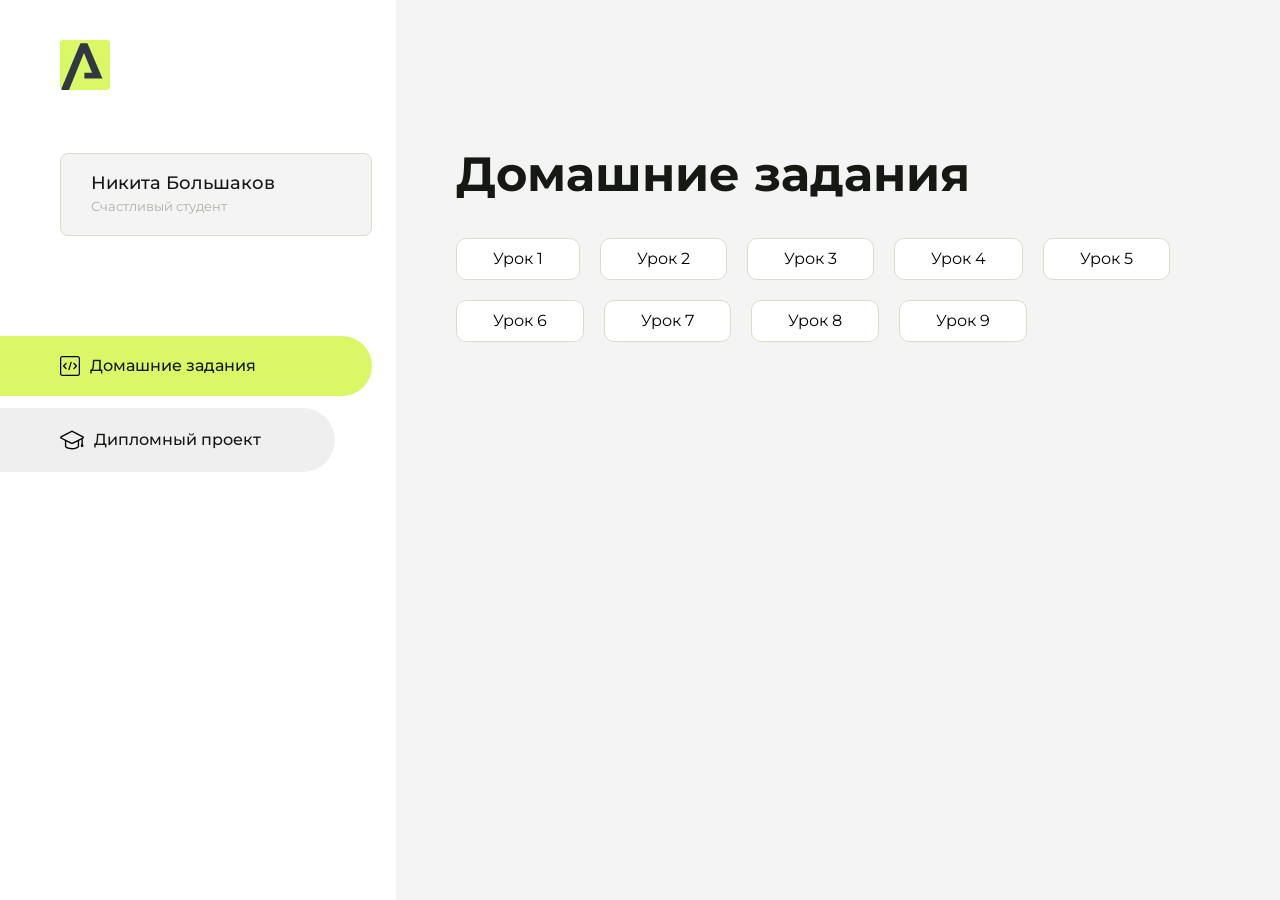
==== index.html @ 081fec76 "add lesson 9" ====
<!DOCTYPE html>
<html lang="en">
<head>
    <meta charset="UTF-8">
    <meta name="viewport" content="width=device-width, initial-scale=1.0">
    <title>Домашняя работа</title>
    <link rel="shortcut icon" href="src/logo.ico" type="image/x-icon">
    <link rel="preconnect" href="https://fonts.googleapis.com">
    <link rel="preconnect" href="https://fonts.gstatic.com" crossorigin>
    <link href="https://fonts.googleapis.com/css2?family=Montserrat:wght@400;500;700&family=Rubik:wght@500&display=swap"
          rel="stylesheet">
    <link rel="stylesheet" href="src/style.css">
</head>
<body id="body">
<div class="overlay" id="overlay"></div>
<div class="layout">
    <div class="burger" id="burger">
        <svg viewBox="0 0 24 24" fill="none" xmlns="http://www.w3.org/2000/svg">
            <g id="SVGRepo_bgCarrier" stroke-width="0"></g>
            <g id="SVGRepo_tracerCarrier" stroke-linecap="round" stroke-linejoin="round"></g>
            <g id="SVGRepo_iconCarrier">
                <path d="M4 18L20 18" stroke="#DAF765" stroke-width="2" stroke-linecap="round"></path>
                <path d="M4 12L20 12" stroke="#DAF765" stroke-width="2" stroke-linecap="round"></path>
                <path d="M4 6L20 6" stroke="#DAF765" stroke-width="2" stroke-linecap="round"></path>
            </g>
        </svg>
    </div>
    <aside class="sidebar" id="sidebar">
        <div class="sidebar__inner">
            <div class="logo">
                <svg width="50" height="50" viewBox="0 0 50 50" fill="none" xmlns="http://www.w3.org/2000/svg">
                    <g clip-path="url(#clip0_513_74730)">
                        <path d="M46.17 -0.257004H3.83C1.57281 -0.257004 -0.257 1.57281 -0.257 3.83V46.17C-0.257 48.4272 1.57281 50.257 3.83 50.257H46.17C48.4272 50.257 50.257 48.4272 50.257 46.17V3.83C50.257 1.57281 48.4272 -0.257004 46.17 -0.257004Z"
                              fill="#DAF765"/>
                        <path d="M24.375 38.4H42.461L27.441 3.1585H20.4355C20.4355 3.1585 6.7895 35.881 1.1945 49.294C2.015 50.0275 3.0945 50.257 3.6945 50.257H8.8445L23.954 13.07L32.0465 32.8285H24.375V38.4Z"
                              fill="#323843"/>
                    </g>
                    <defs>
                        <clipPath id="clip0_513_74730">
                            <rect width="50" height="50" fill="white"/>
                        </clipPath>
                    </defs>
                </svg>
            </div>
            <div class="sidebar__user">
                <div class="sidebar__name">Никита Большаков</div>
                <div class="sidebar__text">Счастливый студент</div>
            </div>
            <div class="sidebar__tabs">
                <div class="sidebar__item">
                    <button class="sidebar__button active" id="tasks">
                        <svg xmlns="http://www.w3.org/2000/svg" width="20" height="20" viewBox="0 0 20 20" fill="none">
                            <g clip-path="url(#clip0_704_74543)">
                                <path d="M17.7083 20H2.29167C1.0275 20 0 18.9725 0 17.7083V2.29167C0 1.0275 1.0275 0 2.29167 0H17.7083C18.9725 0 20 1.0275 20 2.29167V17.7083C20 18.9725 18.9725 20 17.7083 20ZM2.29167 1.25C1.7175 1.25 1.25 1.7175 1.25 2.29167V17.7083C1.25 18.2825 1.7175 18.75 2.29167 18.75H17.7083C18.2825 18.75 18.75 18.2825 18.75 17.7083V2.29167C18.75 1.7175 18.2825 1.25 17.7083 1.25H2.29167Z"
                                      fill="black"/>
                                <path d="M6.04167 13.125C5.88167 13.125 5.72167 13.0642 5.6 12.9417L3.1 10.4417C2.85583 10.1975 2.85583 9.80167 3.1 9.5575L5.6 7.0575C5.84417 6.81333 6.24 6.81333 6.48417 7.0575C6.72833 7.30167 6.72833 7.6975 6.48417 7.94167L4.42583 10L6.48417 12.0583C6.72833 12.3025 6.72833 12.6983 6.48417 12.9425C6.36167 13.0642 6.20167 13.125 6.04167 13.125Z"
                                      fill="black"/>
                                <path d="M8.95833 14.1667C8.9 14.1667 8.84 14.1583 8.78167 14.1417C8.45083 14.0442 8.26083 13.6967 8.35833 13.3658L10.4417 6.28251C10.5392 5.95084 10.8892 5.76417 11.2175 5.85917C11.5483 5.95667 11.7383 6.30417 11.6408 6.63501L9.5575 13.7183C9.47833 13.9908 9.22833 14.1667 8.95833 14.1667Z"
                                      fill="black"/>
                                <path d="M13.9583 13.125C13.7983 13.125 13.6383 13.0642 13.5167 12.9417C13.2725 12.6975 13.2725 12.3017 13.5167 12.0575L15.575 9.99916L13.5167 7.94083C13.2725 7.69666 13.2725 7.30083 13.5167 7.05666C13.7608 6.81249 14.1567 6.81249 14.4008 7.05666L16.9008 9.55666C17.145 9.80083 17.145 10.1967 16.9008 10.4408L14.4008 12.9408C14.2783 13.0642 14.1183 13.125 13.9583 13.125Z"
                                      fill="black"/>
                            </g>
                            <defs>
                                <clipPath id="clip0_704_74543">
                                    <rect width="20" height="20" fill="white"/>
                                </clipPath>
                            </defs>
                        </svg>
                        <span>Домашние задания</span></button>
                </div>
                <div class="sidebar__item">
                    <button class="sidebar__button" id="diplom">
                        <svg xmlns="http://www.w3.org/2000/svg" width="24" height="24" viewBox="0 0 24 24" fill="none">
                            <g clip-path="url(#clip0_704_74553)">
                                <path d="M23.2628 10.5971C23.7176 10.365 24 9.90375 24 9.39337C24 8.883 23.7176 8.42175 23.2628 8.18962L12.6135 2.75362C12.2291 2.55824 11.7705 2.55787 11.3854 2.75399L0.736875 8.19C0.282375 8.42175 0 8.883 0 9.39337C0 9.90375 0.282375 10.365 0.736875 10.5971L4.89038 12.7177V18.2074C4.89038 19.8154 8.412 21.393 12 21.393C15.5884 21.393 19.1096 19.815 19.1096 18.2074V12.7174L21.4609 11.517V15.8017L20.901 17.2305C20.7409 17.6389 20.7934 18.0994 21.0405 18.4616C21.2876 18.8246 21.6979 19.041 22.1366 19.041C22.5754 19.041 22.9852 18.8246 23.2324 18.462C23.4795 18.099 23.532 17.6385 23.3719 17.2301L22.8124 15.8021V10.827L23.2628 10.5971ZM17.7623 18.1721C17.6198 18.6375 15.3491 20.0419 12 20.0419C8.65088 20.0419 6.38025 18.6375 6.2415 18.2074V12.3037L6.23887 12.3019C6.23812 12.057 6.1065 11.8207 5.87325 11.7019L1.3515 9.39337L12 3.95737L22.6489 9.39337L12 14.8294L5.87325 11.7019C5.54063 11.5331 4.6695 11.6674 4.5 12C4.33012 12.3322 4.55813 12.5479 4.89038 12.7177L11.3857 16.0331C11.5781 16.1314 11.7889 16.1805 12 16.1805C12.2107 16.1805 12.4222 16.1314 12.6146 16.0331L17.7593 13.407L17.7623 18.1721Z"
                                      fill="black"/>
                            </g>
                            <defs>
                                <clipPath id="clip0_704_74553">
                                    <rect width="24" height="24" fill="white"/>
                                </clipPath>
                            </defs>
                        </svg>
                        <span>Дипломный проект</span></button>
                </div>
            </div>
        </div>

    </aside>
    <div class="content">
        <div class="container">
            <div class="content__block" id="tasksBlock">
                <div class="content__title">Домашние задания</div>
                <ul class="content__list">
                    <li class="content__list-item">
                        <a href="lesson1/index.html">Урок 1</a>
                    </li>
                    <li class="content__list-item">
                        <a href="lesson2/index.html">Урок 2</a>
                    </li>
                    <li class="content__list-item">
                        <a href="lesson3/index.html">Урок 3</a>
                    </li>
                    <li class="content__list-item">
                        <a href="lesson4/index.html">Урок 4</a>
                    </li>
                    <li class="content__list-item">
                        <a href="lesson5-article/article.html">Урок 5</a>
                    </li>
                    <li class="content__list-item">
                        <a href="lesson6/index.html">Урок 6</a>
                    </li>
                    <li class="content__list-item">
                        <a href="lesson5-article/article.html">Урок 7</a>
                    </li>
                    <li class="content__list-item">
                        <a href="lesson4/index.html">Урок 8</a>
                    </li>
                    <li class="content__list-item">
                        <a href="fix-studio/index.html">Урок 9</a>
                    </li>
                </ul>
            </div>
            <div class="content__block hidden" id="diplomBlock">
                <div class="content__title">Дипломный проект</div>
                <div class="content__list-diplom">
                    <a href="ПАПКА-С-НОМЕРОМ-УРОКА">Ссылка на ДЗ</a>
                </div>
                <div class="content__decor">
                    <div class="content__decor-text">Давай проверим, чему ты научился!</div>
                    <div class="content__decor-img">
                        <img src="src/decor.png" alt="decor">
                    </div>
                </div>
            </div>
        </div>
    </div>
</div>
<script src="src/index.js"></script>
</body>
</html>
---- src/style.css ----
*{padding: 0;margin: 0;border: 0;}
*,*:before,*:after{-webkit-box-sizing: border-box;box-sizing: border-box;}
:focus,:active{outline: none;}
a:focus,a:active{outline: none;}
nav,footer,header,aside{display: block;}
html,body{
    height:100%;width:100%;
    font-size:100%;line-height:1;-ms-text-size-adjust:100%;-moz-text-size-adjust:100%;-webkit-text-size-adjust:100%;}
input,button,textarea{font-family:inherit;}
input::-ms-clear{display: none;}
button{cursor: pointer;}
button::-moz-focus-inner{padding:0;border:0;}
a,a:visited{text-decoration: none;}
a:hover{text-decoration: none;}
ul li{list-style: none;}
img{vertical-align: top;}
h1,h2,h3,h4,h5,h6{font-size:inherit;font-weight: inherit;}
a{color:inherit;}



body {
    font-family: "Montserrat",SansSerif;
    color: black;
}

body.overflow {
    overflow: hidden;
}



.layout {
    display: -webkit-box;
    display: -ms-flexbox;
    display: flex;
    min-height: 100vh;
}

.sidebar {
    padding: 40px 24px 40px 0;
    -ms-flex-negative: 0;
    flex-shrink: 0;
    background-color: white;
}



.content {
    -webkit-box-flex: 1;
    -ms-flex-positive: 1;
    flex-grow: 1;
    background-color: #F4F4F4;
}

.container {
    display: -webkit-box;
    display: -ms-flexbox;
    display: flex;
    -webkit-box-orient: vertical;
    -webkit-box-direction: normal;
    -ms-flex-direction: column;
    flex-direction: column;
    -webkit-box-pack: center;
    -ms-flex-pack: center;
    justify-content: center;
    -webkit-box-align: center;
    -ms-flex-align: center;
    align-items: center;
    padding: 150px 60px 80px 60px;
}


.logo {
    margin-left: 60px;
    margin-bottom: 60px;
}

.sidebar__user {
    background-color: #F4F4F4;
    padding: 20px 30px;
    margin-left: 60px;
    margin-bottom: 100px;
    border-radius: 8px;
    border: 1px solid #DADEC9;
}

.sidebar__name {
    color:#161814;
    font-size: 18px;
    font-weight: 500;
    margin-bottom: 6px;
}

.sidebar__text {
    color: #AFB1A7;
    font-size: 13px;
    font-weight: 400;
    line-height: 130%; /* 16.9px */
}

.sidebar__item {
    width: 372px;
}

.sidebar__button {
    display: -webkit-box;
    display: -ms-flexbox;
    display: flex;
    -webkit-box-align: center;
    -ms-flex-align: center;
    align-items: center;
    gap: 10px;
    padding: 20px 60px;
    margin-bottom: 12px;
    border-radius: 0px 100px 100px 0px;
    -webkit-transition: all .5s;
    -o-transition: all .5s;
    transition: all .5s;
    cursor: pointer;
    width: 90%;
    color:#161814;
    font-size: 16px;
    font-weight: 500;
}

.sidebar__button.active , .sidebar__button:hover {
    width: 100%;
    background-color: #DAF765;
}


.content__title {
    color: #161814;
    font-size: 48px;
    font-weight: 700;
    margin-bottom: 40px;
}

.content__list {
    display: -webkit-box;
    display: -ms-flexbox;
    display: flex;
    -webkit-box-align: center;
    -ms-flex-align: center;
    align-items: center;
    -ms-flex-wrap: wrap;
    flex-wrap: wrap;
    gap: 20px;
}



.content__list-item  {
    cursor: pointer;
    padding: 12px 18px;
    background-color: #fff;
    border-radius: 10px;
    border: 1px solid #DADEC9;
    -webkit-transition: all .3s;
    -o-transition: all .3s;
    transition: all .3s;
}

.content__list-item:hover,.content__list-diplom:hover {
    background-color: #AFB1A7;
}

li a {
    padding: 12px 18px;

}


.content__list-diplom {
    -webkit-transition: all .3s;
    -o-transition: all .3s;
    transition: all .3s;
    display: inline-block;
    padding: 12px 18px;
    background-color: #fff;
    border-radius: 10px;
    border: 1px solid #DADEC9;
}

.content__decor {
    display: -webkit-box;
    display: -ms-flexbox;
    display: flex;
    -webkit-box-align: center;
    -ms-flex-align: center;
    align-items: center;
}

.content__decor-text {
    color:#BEDD44;
    font-size: 36px;
    font-weight: 700;
    line-height: 110%; /* 39.6px */
}

.content__block {
    max-width: 1200px;
}

.content__block.hidden {
    display: none;
}

.content__decor-img img{
    width: 100%;
}

.burger {
    display: none;
    padding: 5px;
    position: fixed;
    top: 3%;
    right: 7%;
    width: 40px;
    height: 40px;
    background-color: #161814;
    border-radius: 50%;
    z-index: 10;
    border: 1px solid #DAF765;
}

@media (max-width: 768px) {
    .burger {
        display: block;
    }

    .sidebar {
        -webkit-transition: all .3s;
        -o-transition: all .3s;
        transition: all .3s;
        -webkit-transform: translateX(-100%);
        -ms-transform: translateX(-100%);
        transform: translateX(-100%);
        position: fixed;
        top: 0;
        left: 0;
        bottom: 0;
        z-index: 5;
    }

    .sidebar.show {
        -webkit-transform: translateX(0%);
        -ms-transform: translateX(0%);
        transform: translateX(0%);
    }

    .overlay {
        opacity: 0;
        pointer-events: none;
        -webkit-transition: all .3s;
        -o-transition: all .3s;
        transition: all .3s;
        position: absolute;
        top: 0;
        right: 0;
        left: 0;
        bottom: 0;
        z-index: 3;
        background-color: #000000e0;
    }

    .overlay.show {
        opacity: 1;
        pointer-events: all;
    }

    .container {
        padding: 40px 20px;
        min-height: 100%;
    }

    .content__decor {
        margin-top: 20px;
        -webkit-box-orient: vertical;
        -webkit-box-direction: normal;
        -ms-flex-direction: column;
        flex-direction: column;
    }
}

@media (max-width: 400px) {
    .sidebar__user {
        margin-left: 0;
    }
}
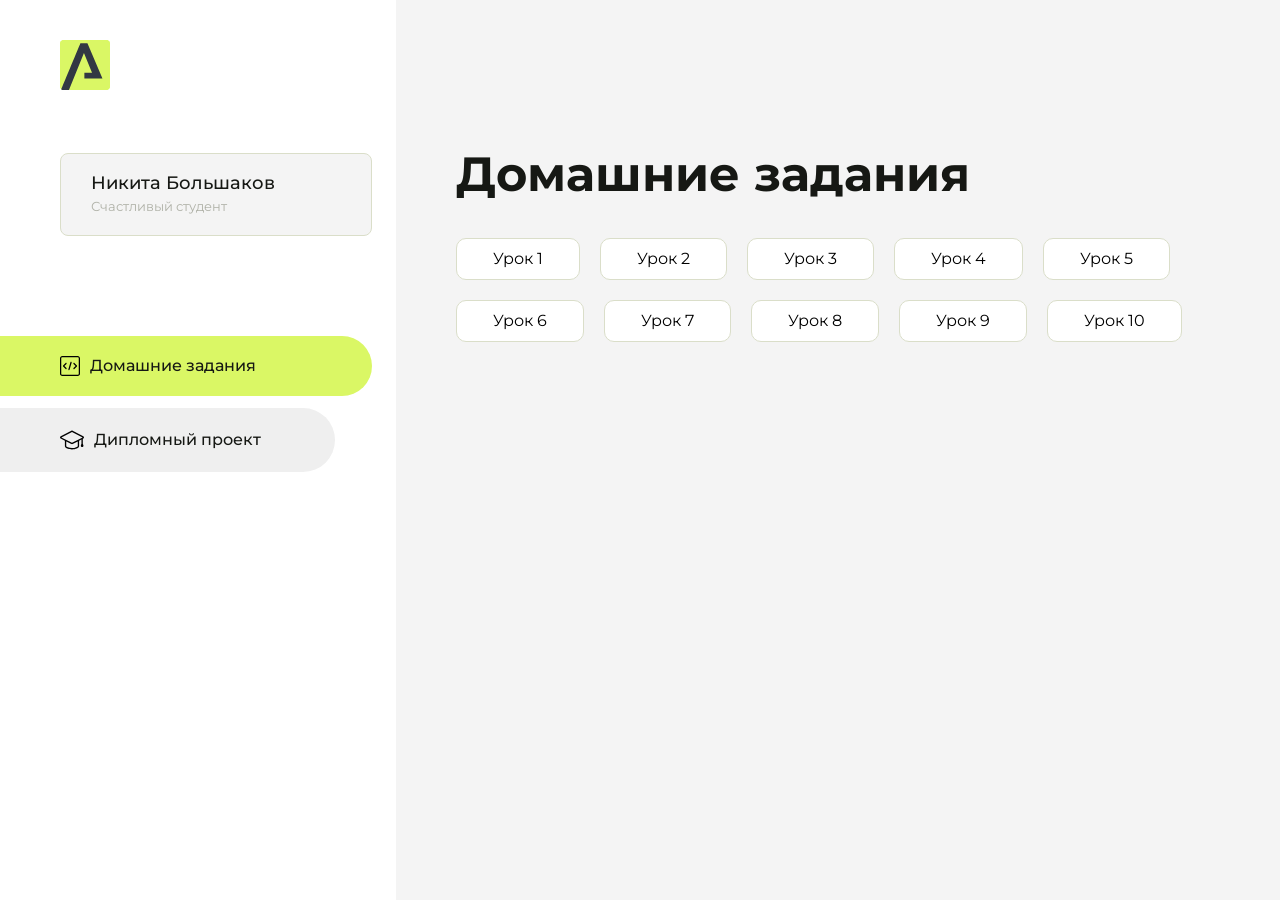
==== commit 6fd2db3e: "feat: last news to fit-studio" ====
--- a/index.html
+++ b/index.html
@@ -119,6 +119,9 @@
                     <li class="content__list-item">
                         <a href="fix-studio/index.html">Урок 9</a>
                     </li>
+                    <li class="content__list-item">
+                        <a href="fix-studio/index.html">Урок 10</a>
+                    </li>
                 </ul>
             </div>
             <div class="content__block hidden" id="diplomBlock">
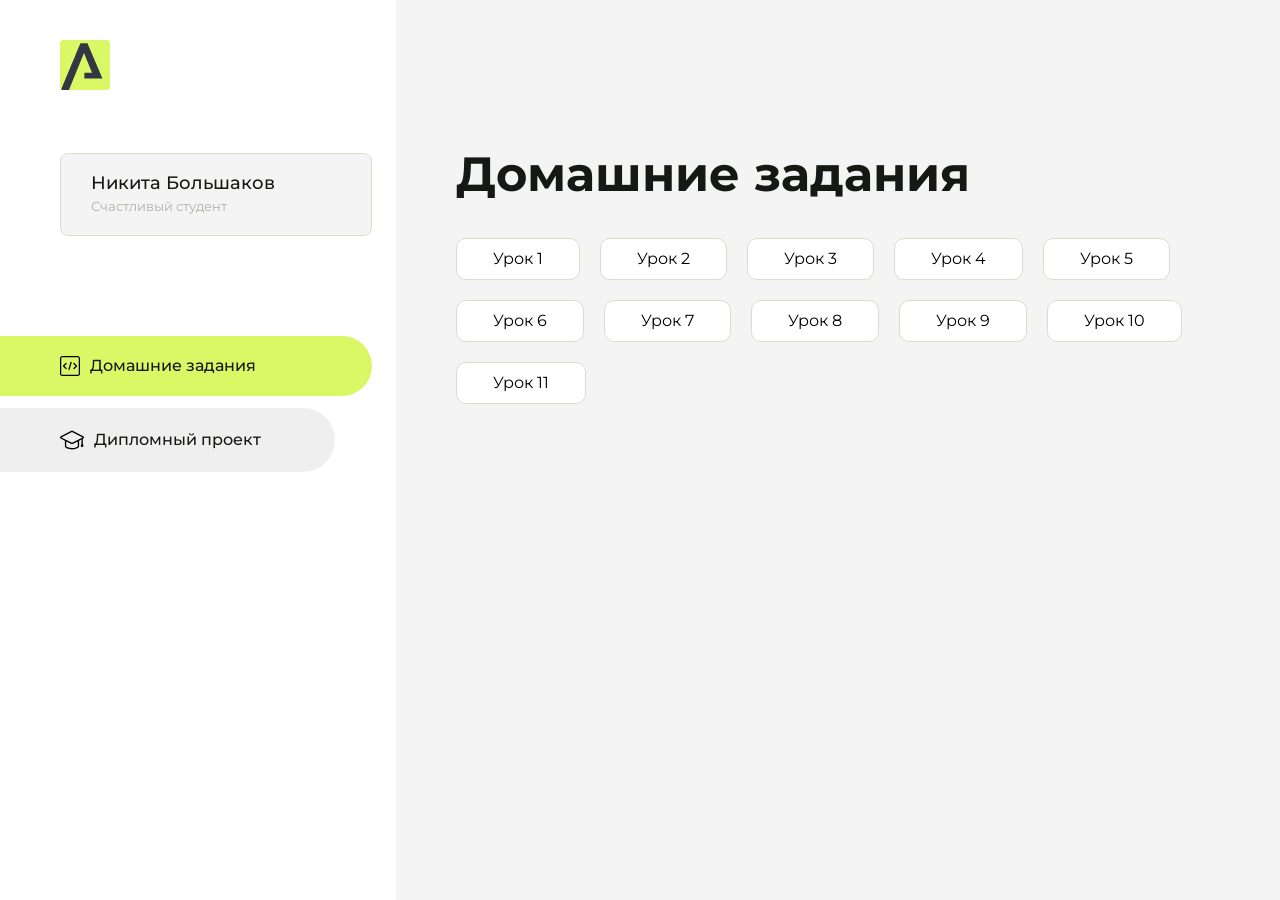
==== commit 039dfee0: "feat: faq to fit-studio" ====
--- a/index.html
+++ b/index.html
@@ -122,6 +122,9 @@
                     <li class="content__list-item">
                         <a href="fix-studio/index.html">Урок 10</a>
                     </li>
+                    <li class="content__list-item">
+                        <a href="fix-studio/index.html">Урок 11</a>
+                    </li>
                 </ul>
             </div>
             <div class="content__block hidden" id="diplomBlock">
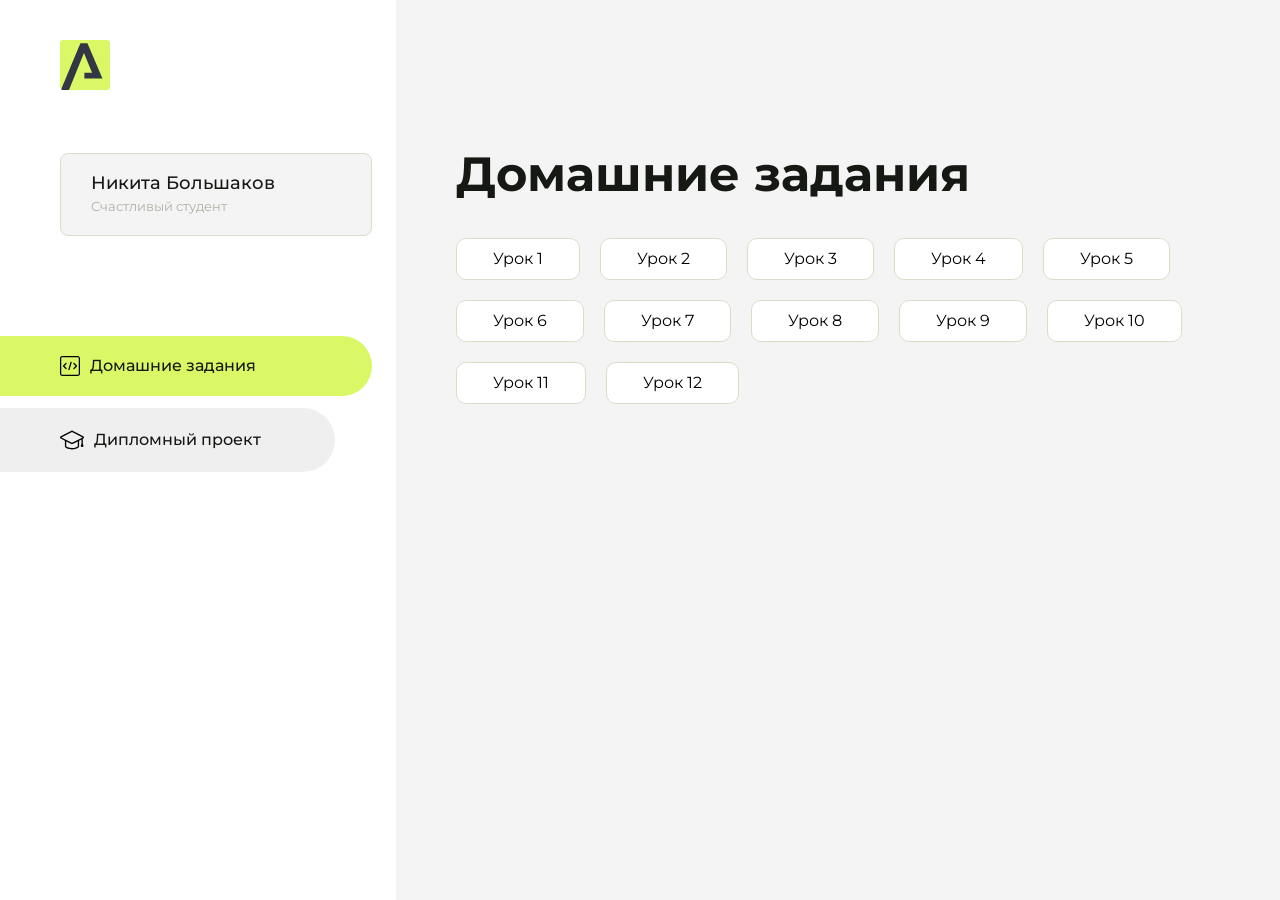
==== commit c562ed31: "feat: adaptive layout" ====
--- a/index.html
+++ b/index.html
@@ -1,147 +1,206 @@
-<!DOCTYPE html>
+<!doctype html>
 <html lang="en">
-<head>
-    <meta charset="UTF-8">
-    <meta name="viewport" content="width=device-width, initial-scale=1.0">
+  <head>
+    <meta charset="UTF-8" />
+    <meta name="viewport" content="width=device-width, initial-scale=1.0" />
     <title>Домашняя работа</title>
-    <link rel="shortcut icon" href="src/logo.ico" type="image/x-icon">
-    <link rel="preconnect" href="https://fonts.googleapis.com">
-    <link rel="preconnect" href="https://fonts.gstatic.com" crossorigin>
-    <link href="https://fonts.googleapis.com/css2?family=Montserrat:wght@400;500;700&family=Rubik:wght@500&display=swap"
-          rel="stylesheet">
-    <link rel="stylesheet" href="src/style.css">
-</head>
-<body id="body">
-<div class="overlay" id="overlay"></div>
-<div class="layout">
-    <div class="burger" id="burger">
+    <link rel="shortcut icon" href="src/logo.ico" type="image/x-icon" />
+    <link rel="preconnect" href="https://fonts.googleapis.com" />
+    <link rel="preconnect" href="https://fonts.gstatic.com" crossorigin />
+    <link
+      href="https://fonts.googleapis.com/css2?family=Montserrat:wght@400;500;700&family=Rubik:wght@500&display=swap"
+      rel="stylesheet"
+    />
+    <link rel="stylesheet" href="src/style.css" />
+  </head>
+  <body id="body">
+    <div class="overlay" id="overlay"></div>
+    <div class="layout">
+      <div class="burger" id="burger">
         <svg viewBox="0 0 24 24" fill="none" xmlns="http://www.w3.org/2000/svg">
-            <g id="SVGRepo_bgCarrier" stroke-width="0"></g>
-            <g id="SVGRepo_tracerCarrier" stroke-linecap="round" stroke-linejoin="round"></g>
-            <g id="SVGRepo_iconCarrier">
-                <path d="M4 18L20 18" stroke="#DAF765" stroke-width="2" stroke-linecap="round"></path>
-                <path d="M4 12L20 12" stroke="#DAF765" stroke-width="2" stroke-linecap="round"></path>
-                <path d="M4 6L20 6" stroke="#DAF765" stroke-width="2" stroke-linecap="round"></path>
-            </g>
+          <g id="SVGRepo_bgCarrier" stroke-width="0"></g>
+          <g
+            id="SVGRepo_tracerCarrier"
+            stroke-linecap="round"
+            stroke-linejoin="round"
+          ></g>
+          <g id="SVGRepo_iconCarrier">
+            <path
+              d="M4 18L20 18"
+              stroke="#DAF765"
+              stroke-width="2"
+              stroke-linecap="round"
+            ></path>
+            <path
+              d="M4 12L20 12"
+              stroke="#DAF765"
+              stroke-width="2"
+              stroke-linecap="round"
+            ></path>
+            <path
+              d="M4 6L20 6"
+              stroke="#DAF765"
+              stroke-width="2"
+              stroke-linecap="round"
+            ></path>
+          </g>
         </svg>
+      </div>
+      <aside class="sidebar" id="sidebar">
+        <div class="sidebar__inner">
+          <div class="logo">
+            <svg
+              width="50"
+              height="50"
+              viewBox="0 0 50 50"
+              fill="none"
+              xmlns="http://www.w3.org/2000/svg"
+            >
+              <g clip-path="url(#clip0_513_74730)">
+                <path
+                  d="M46.17 -0.257004H3.83C1.57281 -0.257004 -0.257 1.57281 -0.257 3.83V46.17C-0.257 48.4272 1.57281 50.257 3.83 50.257H46.17C48.4272 50.257 50.257 48.4272 50.257 46.17V3.83C50.257 1.57281 48.4272 -0.257004 46.17 -0.257004Z"
+                  fill="#DAF765"
+                />
+                <path
+                  d="M24.375 38.4H42.461L27.441 3.1585H20.4355C20.4355 3.1585 6.7895 35.881 1.1945 49.294C2.015 50.0275 3.0945 50.257 3.6945 50.257H8.8445L23.954 13.07L32.0465 32.8285H24.375V38.4Z"
+                  fill="#323843"
+                />
+              </g>
+              <defs>
+                <clipPath id="clip0_513_74730">
+                  <rect width="50" height="50" fill="white" />
+                </clipPath>
+              </defs>
+            </svg>
+          </div>
+          <div class="sidebar__user">
+            <div class="sidebar__name">Никита Большаков</div>
+            <div class="sidebar__text">Счастливый студент</div>
+          </div>
+          <div class="sidebar__tabs">
+            <div class="sidebar__item">
+              <button class="sidebar__button active" id="tasks">
+                <svg
+                  xmlns="http://www.w3.org/2000/svg"
+                  width="20"
+                  height="20"
+                  viewBox="0 0 20 20"
+                  fill="none"
+                >
+                  <g clip-path="url(#clip0_704_74543)">
+                    <path
+                      d="M17.7083 20H2.29167C1.0275 20 0 18.9725 0 17.7083V2.29167C0 1.0275 1.0275 0 2.29167 0H17.7083C18.9725 0 20 1.0275 20 2.29167V17.7083C20 18.9725 18.9725 20 17.7083 20ZM2.29167 1.25C1.7175 1.25 1.25 1.7175 1.25 2.29167V17.7083C1.25 18.2825 1.7175 18.75 2.29167 18.75H17.7083C18.2825 18.75 18.75 18.2825 18.75 17.7083V2.29167C18.75 1.7175 18.2825 1.25 17.7083 1.25H2.29167Z"
+                      fill="black"
+                    />
+                    <path
+                      d="M6.04167 13.125C5.88167 13.125 5.72167 13.0642 5.6 12.9417L3.1 10.4417C2.85583 10.1975 2.85583 9.80167 3.1 9.5575L5.6 7.0575C5.84417 6.81333 6.24 6.81333 6.48417 7.0575C6.72833 7.30167 6.72833 7.6975 6.48417 7.94167L4.42583 10L6.48417 12.0583C6.72833 12.3025 6.72833 12.6983 6.48417 12.9425C6.36167 13.0642 6.20167 13.125 6.04167 13.125Z"
+                      fill="black"
+                    />
+                    <path
+                      d="M8.95833 14.1667C8.9 14.1667 8.84 14.1583 8.78167 14.1417C8.45083 14.0442 8.26083 13.6967 8.35833 13.3658L10.4417 6.28251C10.5392 5.95084 10.8892 5.76417 11.2175 5.85917C11.5483 5.95667 11.7383 6.30417 11.6408 6.63501L9.5575 13.7183C9.47833 13.9908 9.22833 14.1667 8.95833 14.1667Z"
+                      fill="black"
+                    />
+                    <path
+                      d="M13.9583 13.125C13.7983 13.125 13.6383 13.0642 13.5167 12.9417C13.2725 12.6975 13.2725 12.3017 13.5167 12.0575L15.575 9.99916L13.5167 7.94083C13.2725 7.69666 13.2725 7.30083 13.5167 7.05666C13.7608 6.81249 14.1567 6.81249 14.4008 7.05666L16.9008 9.55666C17.145 9.80083 17.145 10.1967 16.9008 10.4408L14.4008 12.9408C14.2783 13.0642 14.1183 13.125 13.9583 13.125Z"
+                      fill="black"
+                    />
+                  </g>
+                  <defs>
+                    <clipPath id="clip0_704_74543">
+                      <rect width="20" height="20" fill="white" />
+                    </clipPath>
+                  </defs>
+                </svg>
+                <span>Домашние задания</span>
+              </button>
+            </div>
+            <div class="sidebar__item">
+              <button class="sidebar__button" id="diplom">
+                <svg
+                  xmlns="http://www.w3.org/2000/svg"
+                  width="24"
+                  height="24"
+                  viewBox="0 0 24 24"
+                  fill="none"
+                >
+                  <g clip-path="url(#clip0_704_74553)">
+                    <path
+                      d="M23.2628 10.5971C23.7176 10.365 24 9.90375 24 9.39337C24 8.883 23.7176 8.42175 23.2628 8.18962L12.6135 2.75362C12.2291 2.55824 11.7705 2.55787 11.3854 2.75399L0.736875 8.19C0.282375 8.42175 0 8.883 0 9.39337C0 9.90375 0.282375 10.365 0.736875 10.5971L4.89038 12.7177V18.2074C4.89038 19.8154 8.412 21.393 12 21.393C15.5884 21.393 19.1096 19.815 19.1096 18.2074V12.7174L21.4609 11.517V15.8017L20.901 17.2305C20.7409 17.6389 20.7934 18.0994 21.0405 18.4616C21.2876 18.8246 21.6979 19.041 22.1366 19.041C22.5754 19.041 22.9852 18.8246 23.2324 18.462C23.4795 18.099 23.532 17.6385 23.3719 17.2301L22.8124 15.8021V10.827L23.2628 10.5971ZM17.7623 18.1721C17.6198 18.6375 15.3491 20.0419 12 20.0419C8.65088 20.0419 6.38025 18.6375 6.2415 18.2074V12.3037L6.23887 12.3019C6.23812 12.057 6.1065 11.8207 5.87325 11.7019L1.3515 9.39337L12 3.95737L22.6489 9.39337L12 14.8294L5.87325 11.7019C5.54063 11.5331 4.6695 11.6674 4.5 12C4.33012 12.3322 4.55813 12.5479 4.89038 12.7177L11.3857 16.0331C11.5781 16.1314 11.7889 16.1805 12 16.1805C12.2107 16.1805 12.4222 16.1314 12.6146 16.0331L17.7593 13.407L17.7623 18.1721Z"
+                      fill="black"
+                    />
+                  </g>
+                  <defs>
+                    <clipPath id="clip0_704_74553">
+                      <rect width="24" height="24" fill="white" />
+                    </clipPath>
+                  </defs>
+                </svg>
+                <span>Дипломный проект</span>
+              </button>
+            </div>
+          </div>
+        </div>
+      </aside>
+      <div class="content">
+        <div class="container">
+          <div class="content__block" id="tasksBlock">
+            <div class="content__title">Домашние задания</div>
+            <ul class="content__list">
+              <li class="content__list-item">
+                <a href="lesson1/index.html">Урок 1</a>
+              </li>
+              <li class="content__list-item">
+                <a href="lesson2/index.html">Урок 2</a>
+              </li>
+              <li class="content__list-item">
+                <a href="lesson3/index.html">Урок 3</a>
+              </li>
+              <li class="content__list-item">
+                <a href="lesson4/index.html">Урок 4</a>
+              </li>
+              <li class="content__list-item">
+                <a href="lesson5-article/article.html">Урок 5</a>
+              </li>
+              <li class="content__list-item">
+                <a href="lesson6/index.html">Урок 6</a>
+              </li>
+              <li class="content__list-item">
+                <a href="lesson5-article/article.html">Урок 7</a>
+              </li>
+              <li class="content__list-item">
+                <a href="lesson4/index.html">Урок 8</a>
+              </li>
+              <li class="content__list-item">
+                <a href="fix-studio/index.html">Урок 9</a>
+              </li>
+              <li class="content__list-item">
+                <a href="fix-studio/index.html">Урок 10</a>
+              </li>
+              <li class="content__list-item">
+                <a href="fix-studio/index.html">Урок 11</a>
+              </li>
+              <li class="content__list-item">
+                <a href="fix-studio/index.html">Урок 12</a>
+              </li>
+            </ul>
+          </div>
+          <div class="content__block hidden" id="diplomBlock">
+            <div class="content__title">Дипломный проект</div>
+            <div class="content__list-diplom">
+              <a href="ПАПКА-С-НОМЕРОМ-УРОКА">Ссылка на ДЗ</a>
+            </div>
+            <div class="content__decor">
+              <div class="content__decor-text">
+                Давай проверим, чему ты научился!
+              </div>
+              <div class="content__decor-img">
+                <img src="src/decor.png" alt="decor" />
+              </div>
+            </div>
+          </div>
+        </div>
+      </div>
     </div>
-    <aside class="sidebar" id="sidebar">
-        <div class="sidebar__inner">
-            <div class="logo">
-                <svg width="50" height="50" viewBox="0 0 50 50" fill="none" xmlns="http://www.w3.org/2000/svg">
-                    <g clip-path="url(#clip0_513_74730)">
-                        <path d="M46.17 -0.257004H3.83C1.57281 -0.257004 -0.257 1.57281 -0.257 3.83V46.17C-0.257 48.4272 1.57281 50.257 3.83 50.257H46.17C48.4272 50.257 50.257 48.4272 50.257 46.17V3.83C50.257 1.57281 48.4272 -0.257004 46.17 -0.257004Z"
-                              fill="#DAF765"/>
-                        <path d="M24.375 38.4H42.461L27.441 3.1585H20.4355C20.4355 3.1585 6.7895 35.881 1.1945 49.294C2.015 50.0275 3.0945 50.257 3.6945 50.257H8.8445L23.954 13.07L32.0465 32.8285H24.375V38.4Z"
-                              fill="#323843"/>
-                    </g>
-                    <defs>
-                        <clipPath id="clip0_513_74730">
-                            <rect width="50" height="50" fill="white"/>
-                        </clipPath>
-                    </defs>
-                </svg>
-            </div>
-            <div class="sidebar__user">
-                <div class="sidebar__name">Никита Большаков</div>
-                <div class="sidebar__text">Счастливый студент</div>
-            </div>
-            <div class="sidebar__tabs">
-                <div class="sidebar__item">
-                    <button class="sidebar__button active" id="tasks">
-                        <svg xmlns="http://www.w3.org/2000/svg" width="20" height="20" viewBox="0 0 20 20" fill="none">
-                            <g clip-path="url(#clip0_704_74543)">
-                                <path d="M17.7083 20H2.29167C1.0275 20 0 18.9725 0 17.7083V2.29167C0 1.0275 1.0275 0 2.29167 0H17.7083C18.9725 0 20 1.0275 20 2.29167V17.7083C20 18.9725 18.9725 20 17.7083 20ZM2.29167 1.25C1.7175 1.25 1.25 1.7175 1.25 2.29167V17.7083C1.25 18.2825 1.7175 18.75 2.29167 18.75H17.7083C18.2825 18.75 18.75 18.2825 18.75 17.7083V2.29167C18.75 1.7175 18.2825 1.25 17.7083 1.25H2.29167Z"
-                                      fill="black"/>
-                                <path d="M6.04167 13.125C5.88167 13.125 5.72167 13.0642 5.6 12.9417L3.1 10.4417C2.85583 10.1975 2.85583 9.80167 3.1 9.5575L5.6 7.0575C5.84417 6.81333 6.24 6.81333 6.48417 7.0575C6.72833 7.30167 6.72833 7.6975 6.48417 7.94167L4.42583 10L6.48417 12.0583C6.72833 12.3025 6.72833 12.6983 6.48417 12.9425C6.36167 13.0642 6.20167 13.125 6.04167 13.125Z"
-                                      fill="black"/>
-                                <path d="M8.95833 14.1667C8.9 14.1667 8.84 14.1583 8.78167 14.1417C8.45083 14.0442 8.26083 13.6967 8.35833 13.3658L10.4417 6.28251C10.5392 5.95084 10.8892 5.76417 11.2175 5.85917C11.5483 5.95667 11.7383 6.30417 11.6408 6.63501L9.5575 13.7183C9.47833 13.9908 9.22833 14.1667 8.95833 14.1667Z"
-                                      fill="black"/>
-                                <path d="M13.9583 13.125C13.7983 13.125 13.6383 13.0642 13.5167 12.9417C13.2725 12.6975 13.2725 12.3017 13.5167 12.0575L15.575 9.99916L13.5167 7.94083C13.2725 7.69666 13.2725 7.30083 13.5167 7.05666C13.7608 6.81249 14.1567 6.81249 14.4008 7.05666L16.9008 9.55666C17.145 9.80083 17.145 10.1967 16.9008 10.4408L14.4008 12.9408C14.2783 13.0642 14.1183 13.125 13.9583 13.125Z"
-                                      fill="black"/>
-                            </g>
-                            <defs>
-                                <clipPath id="clip0_704_74543">
-                                    <rect width="20" height="20" fill="white"/>
-                                </clipPath>
-                            </defs>
-                        </svg>
-                        <span>Домашние задания</span></button>
-                </div>
-                <div class="sidebar__item">
-                    <button class="sidebar__button" id="diplom">
-                        <svg xmlns="http://www.w3.org/2000/svg" width="24" height="24" viewBox="0 0 24 24" fill="none">
-                            <g clip-path="url(#clip0_704_74553)">
-                                <path d="M23.2628 10.5971C23.7176 10.365 24 9.90375 24 9.39337C24 8.883 23.7176 8.42175 23.2628 8.18962L12.6135 2.75362C12.2291 2.55824 11.7705 2.55787 11.3854 2.75399L0.736875 8.19C0.282375 8.42175 0 8.883 0 9.39337C0 9.90375 0.282375 10.365 0.736875 10.5971L4.89038 12.7177V18.2074C4.89038 19.8154 8.412 21.393 12 21.393C15.5884 21.393 19.1096 19.815 19.1096 18.2074V12.7174L21.4609 11.517V15.8017L20.901 17.2305C20.7409 17.6389 20.7934 18.0994 21.0405 18.4616C21.2876 18.8246 21.6979 19.041 22.1366 19.041C22.5754 19.041 22.9852 18.8246 23.2324 18.462C23.4795 18.099 23.532 17.6385 23.3719 17.2301L22.8124 15.8021V10.827L23.2628 10.5971ZM17.7623 18.1721C17.6198 18.6375 15.3491 20.0419 12 20.0419C8.65088 20.0419 6.38025 18.6375 6.2415 18.2074V12.3037L6.23887 12.3019C6.23812 12.057 6.1065 11.8207 5.87325 11.7019L1.3515 9.39337L12 3.95737L22.6489 9.39337L12 14.8294L5.87325 11.7019C5.54063 11.5331 4.6695 11.6674 4.5 12C4.33012 12.3322 4.55813 12.5479 4.89038 12.7177L11.3857 16.0331C11.5781 16.1314 11.7889 16.1805 12 16.1805C12.2107 16.1805 12.4222 16.1314 12.6146 16.0331L17.7593 13.407L17.7623 18.1721Z"
-                                      fill="black"/>
-                            </g>
-                            <defs>
-                                <clipPath id="clip0_704_74553">
-                                    <rect width="24" height="24" fill="white"/>
-                                </clipPath>
-                            </defs>
-                        </svg>
-                        <span>Дипломный проект</span></button>
-                </div>
-            </div>
-        </div>
-
-    </aside>
-    <div class="content">
-        <div class="container">
-            <div class="content__block" id="tasksBlock">
-                <div class="content__title">Домашние задания</div>
-                <ul class="content__list">
-                    <li class="content__list-item">
-                        <a href="lesson1/index.html">Урок 1</a>
-                    </li>
-                    <li class="content__list-item">
-                        <a href="lesson2/index.html">Урок 2</a>
-                    </li>
-                    <li class="content__list-item">
-                        <a href="lesson3/index.html">Урок 3</a>
-                    </li>
-                    <li class="content__list-item">
-                        <a href="lesson4/index.html">Урок 4</a>
-                    </li>
-                    <li class="content__list-item">
-                        <a href="lesson5-article/article.html">Урок 5</a>
-                    </li>
-                    <li class="content__list-item">
-                        <a href="lesson6/index.html">Урок 6</a>
-                    </li>
-                    <li class="content__list-item">
-                        <a href="lesson5-article/article.html">Урок 7</a>
-                    </li>
-                    <li class="content__list-item">
-                        <a href="lesson4/index.html">Урок 8</a>
-                    </li>
-                    <li class="content__list-item">
-                        <a href="fix-studio/index.html">Урок 9</a>
-                    </li>
-                    <li class="content__list-item">
-                        <a href="fix-studio/index.html">Урок 10</a>
-                    </li>
-                    <li class="content__list-item">
-                        <a href="fix-studio/index.html">Урок 11</a>
-                    </li>
-                </ul>
-            </div>
-            <div class="content__block hidden" id="diplomBlock">
-                <div class="content__title">Дипломный проект</div>
-                <div class="content__list-diplom">
-                    <a href="ПАПКА-С-НОМЕРОМ-УРОКА">Ссылка на ДЗ</a>
-                </div>
-                <div class="content__decor">
-                    <div class="content__decor-text">Давай проверим, чему ты научился!</div>
-                    <div class="content__decor-img">
-                        <img src="src/decor.png" alt="decor">
-                    </div>
-                </div>
-            </div>
-        </div>
-    </div>
-</div>
-<script src="src/index.js"></script>
-</body>
+    <script src="src/index.js"></script>
+  </body>
 </html>
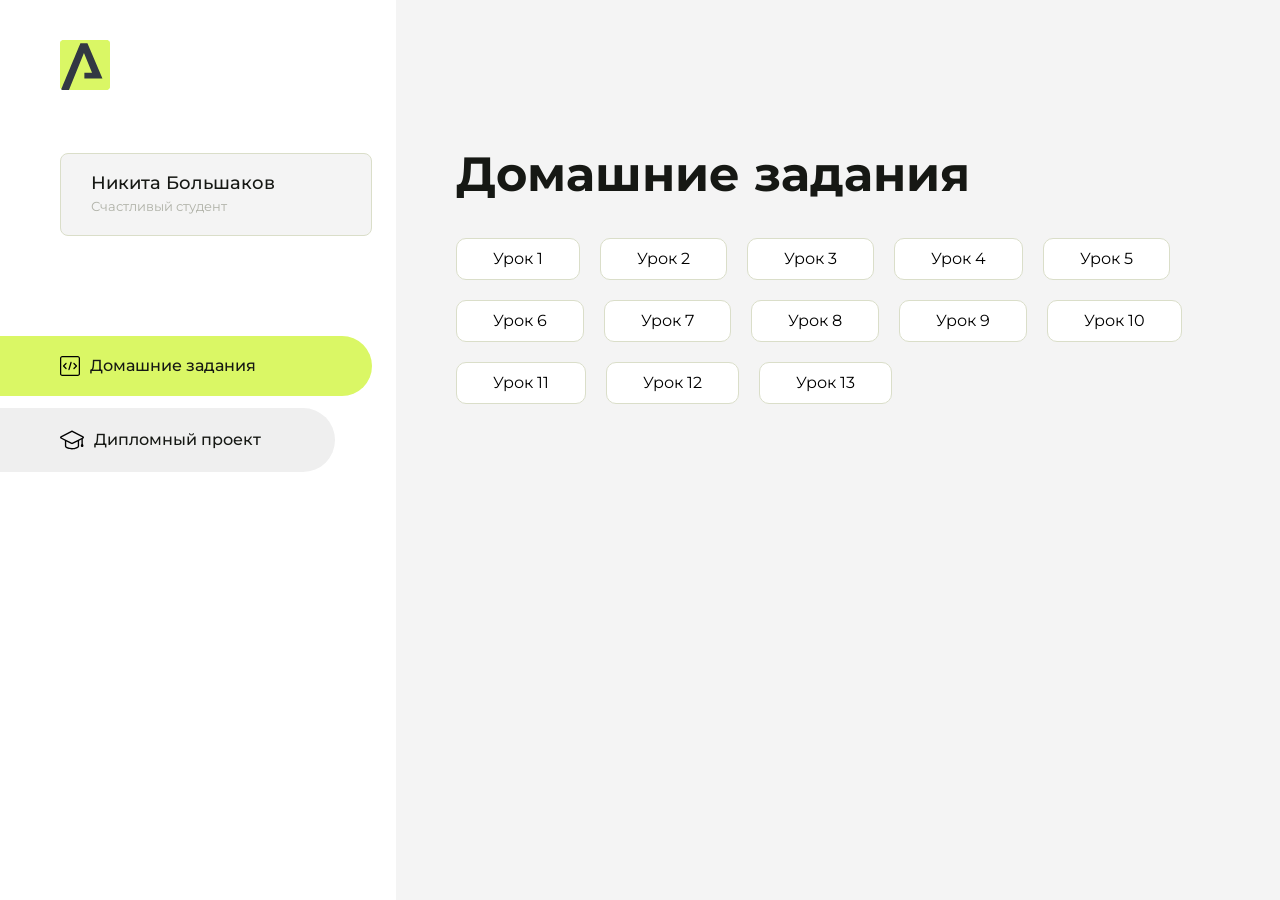
==== commit 252070f1: "add grid" ====
--- a/index.html
+++ b/index.html
@@ -182,6 +182,9 @@
               <li class="content__list-item">
                 <a href="fix-studio/index.html">Урок 12</a>
               </li>
+              <li class="content__list-item">
+                <a href="lesson-grid/grid/index.html">Урок 13</a>
+              </li>
             </ul>
           </div>
           <div class="content__block hidden" id="diplomBlock">
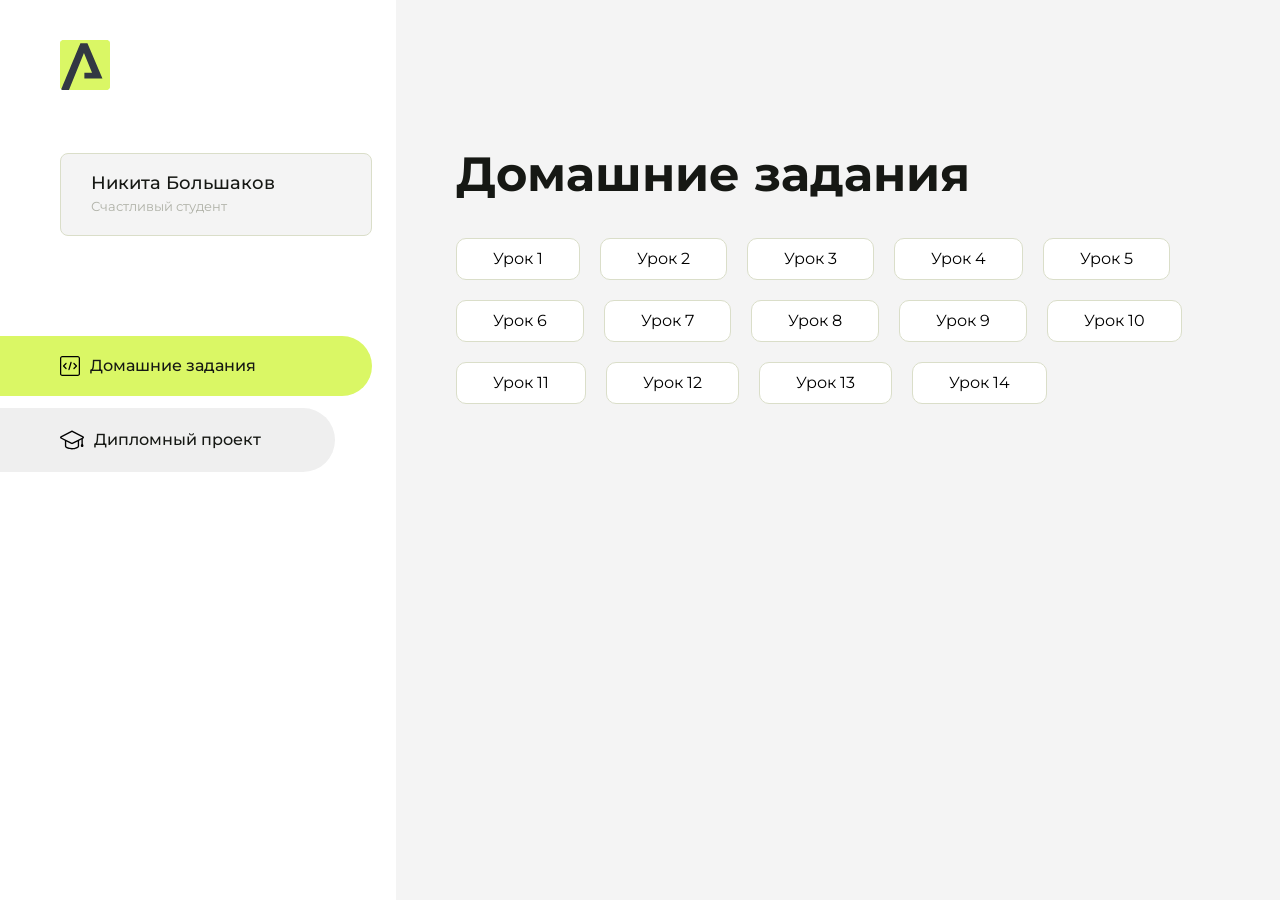
==== commit becd9862: "fix: add BEM" ====
--- a/index.html
+++ b/index.html
@@ -185,6 +185,9 @@
               <li class="content__list-item">
                 <a href="lesson-grid/grid/index.html">Урок 13</a>
               </li>
+              <li class="content__list-item">
+                <a href="fix-studio/index.html">Урок 14</a>
+              </li>
             </ul>
           </div>
           <div class="content__block hidden" id="diplomBlock">
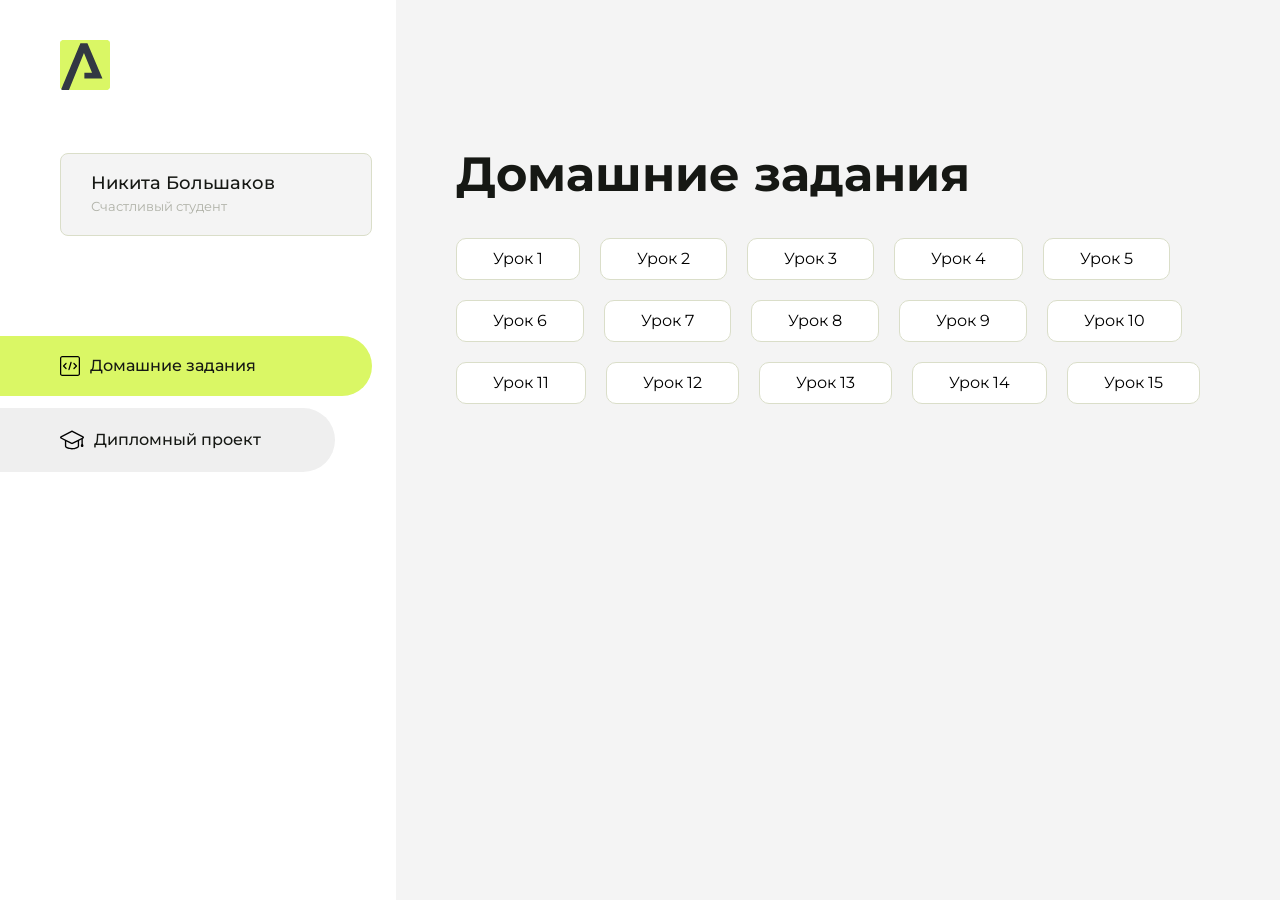
==== commit ad341cff: "feat: nike header" ====
--- a/index.html
+++ b/index.html
@@ -188,6 +188,9 @@
               <li class="content__list-item">
                 <a href="fix-studio/index.html">Урок 14</a>
               </li>
+              <li class="content__list-item">
+                <a href="nike/index.html">Урок 15</a>
+              </li>
             </ul>
           </div>
           <div class="content__block hidden" id="diplomBlock">
